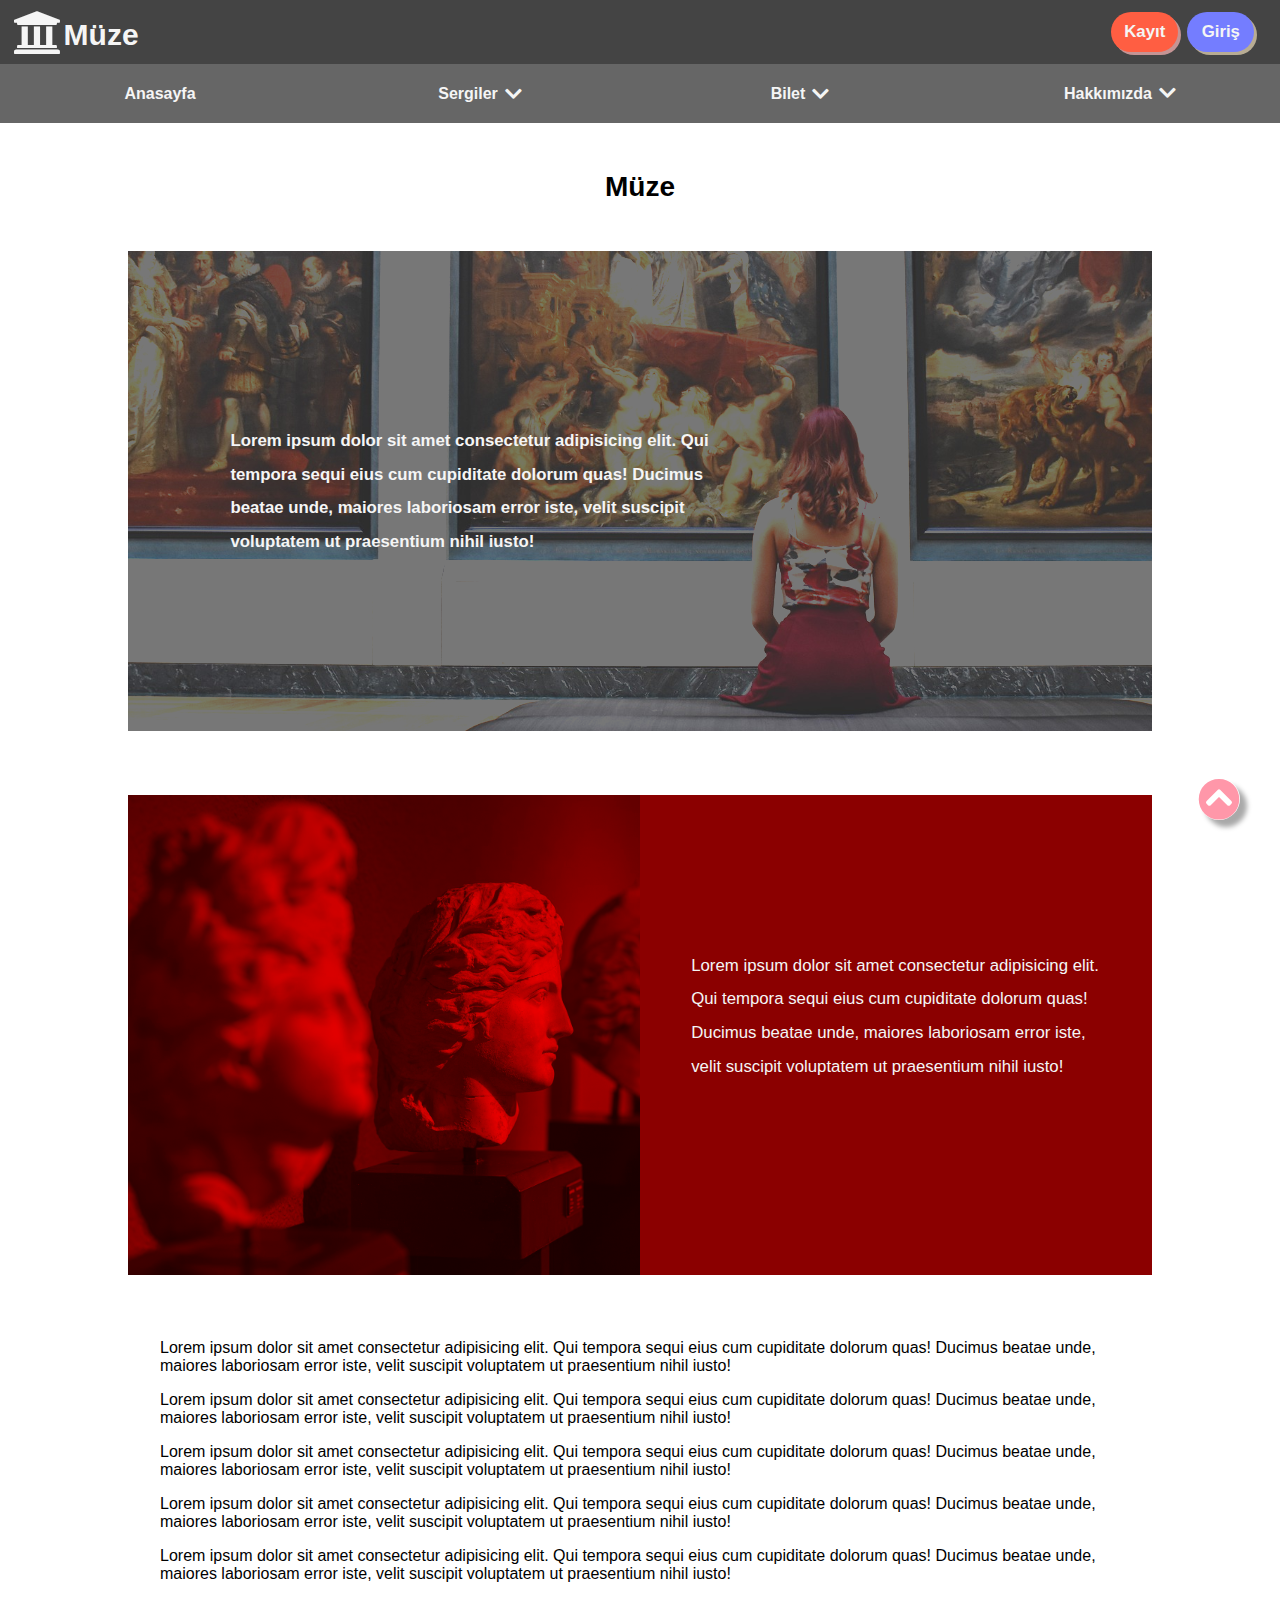
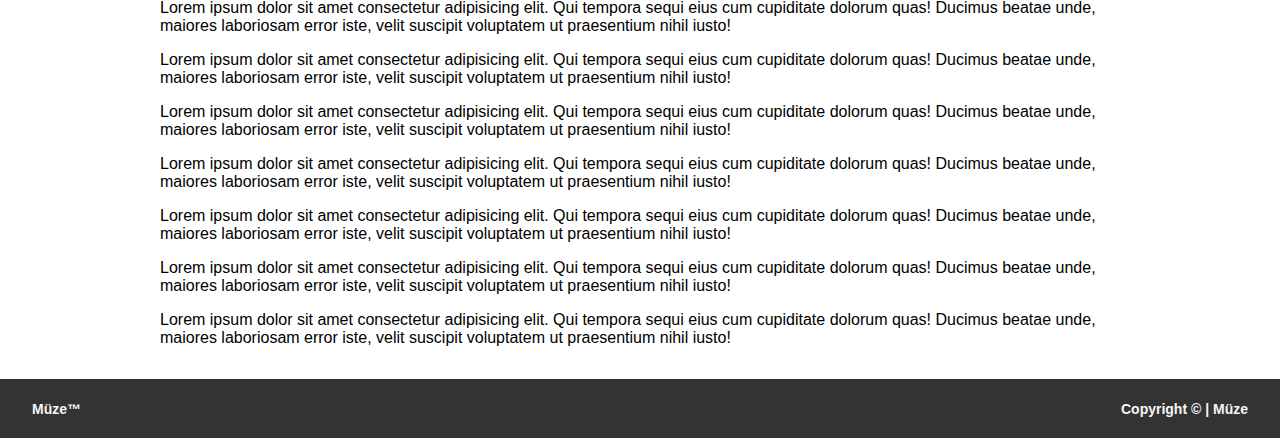
==== index.html @ a4bddafa "test" ====
<!DOCTYPE html>
<html lang="en">
<head>
    <meta charset="UTF-8">
    <meta name="viewport" content="width=device-width, initial-scale=1.0">
    <link rel="stylesheet" href="stylesheets/style.css">
    <link href="css/all.css" rel="stylesheet">
    <title>Müze</title>
</head>
<body>
    <a class="fas fa-chevron-circle-up" href="#scroll">

    </a>
    </div>
    <header>
        <a href="index.html">
            <div class="logo" id="scroll">
                <i class="fas fa-university"></i>
                <h1 class="logotext">Müze</h1>
            </div>
        </a>
        <div class="logbuttons">
            <a class="buttona" href="kayit.html">
                <button class="button signup">
                    Kayıt
                </button>
            </a>
            <a class="buttona" href="giris.html">
                <button class="button login">
                    Giriş
                </button>
            </a>
        </div>
        
    </header>
    <nav>
        <div class="menu home">
            <a id="mainpage" href="index.html">
                <h4>Anasayfa</h4>
            </a>
        </div>
        <div class="menu sections">
            <div class="sectionsnormal">
                <h4>Sergiler</h4>
                <i class="fas fa-chevron-down"></i>
            </div>
            <div class="sectionshover">
                <a class="inmenu" href="tarih.html"><h4>Tarih</h4></a>
                <a class="inmenu" href="modern.html"><h4>Modern</h4></a>
                <a class="inmenu" href="sanat.html"><h4>Sanat</h4></a>
            </div>
        </div>
        <div class="menu buyticket">
            <div class="buyticketnormal">
                <h4>Bilet</h4>
                <i class="fas fa-chevron-down"></i>
            </div>
            <div class="buytickethover">
                <a class="inmenu" href=""><h4>Bilet Al</h4></a>
                <a class="inmenu" href=""><h4>Değişim</h4></a>
                <a class="inmenu" href=""><h4>İptal</h4></a>
            </div>
        </div>
        <div class="menu aboutus">
            <div class="aboutusnormal">
                <h4>Hakkımızda</h4>
                <i class="fas fa-chevron-down"></i>
            </div>
            <div class="aboutushover">
                <a class="inmenu" href=""><h4>Ekibimiz</h4></a>
                <a class="inmenu" href=""><h4>Tarihçemiz</h4></a>
                <a class="inmenu" href=""><h4>Destek</h4></a>
            </div>
        </div>
    </nav>
    <main>
        <h1>Müze</h1>
        <div class="imgandtext">
            <p>Lorem ipsum dolor sit amet consectetur adipisicing elit. 
                Qui tempora sequi eius cum cupiditate dolorum quas! 
                Ducimus beatae unde, maiores laboriosam error iste, 
                velit suscipit voluptatem ut praesentium nihil iusto!
            </p>
        </div>
        <div class="flexphototext">
            <div class="photo">

            </div>
            <div class="text">
                <p>Lorem ipsum dolor sit amet consectetur adipisicing elit. 
                    Qui tempora sequi eius cum cupiditate dolorum quas! 
                    Ducimus beatae unde, maiores laboriosam error iste, 
                    velit suscipit voluptatem ut praesentium nihil iusto!
                </p>
            </div>
        </div>
        <p class="blablatext">Lorem ipsum dolor sit amet consectetur adipisicing elit. 
            Qui tempora sequi eius cum cupiditate dolorum quas! 
            Ducimus beatae unde, maiores laboriosam error iste, 
            velit suscipit voluptatem ut praesentium nihil iusto!
        </p>
        <p class="blablatext">Lorem ipsum dolor sit amet consectetur adipisicing elit. 
            Qui tempora sequi eius cum cupiditate dolorum quas! 
            Ducimus beatae unde, maiores laboriosam error iste, 
            velit suscipit voluptatem ut praesentium nihil iusto!
        </p>
        <p class="blablatext">Lorem ipsum dolor sit amet consectetur adipisicing elit. 
            Qui tempora sequi eius cum cupiditate dolorum quas! 
            Ducimus beatae unde, maiores laboriosam error iste, 
            velit suscipit voluptatem ut praesentium nihil iusto!
        </p>
        <p class="blablatext">Lorem ipsum dolor sit amet consectetur adipisicing elit. 
            Qui tempora sequi eius cum cupiditate dolorum quas! 
            Ducimus beatae unde, maiores laboriosam error iste, 
            velit suscipit voluptatem ut praesentium nihil iusto!
        </p>
        <p class="blablatext">Lorem ipsum dolor sit amet consectetur adipisicing elit. 
            Qui tempora sequi eius cum cupiditate dolorum quas! 
            Ducimus beatae unde, maiores laboriosam error iste, 
            velit suscipit voluptatem ut praesentium nihil iusto!
        </p>
        <p class="blablatext">Lorem ipsum dolor sit amet consectetur adipisicing elit. 
            Qui tempora sequi eius cum cupiditate dolorum quas! 
            Ducimus beatae unde, maiores laboriosam error iste, 
            velit suscipit voluptatem ut praesentium nihil iusto!
        </p>
        <p class="blablatext">Lorem ipsum dolor sit amet consectetur adipisicing elit. 
            Qui tempora sequi eius cum cupiditate dolorum quas! 
            Ducimus beatae unde, maiores laboriosam error iste, 
            velit suscipit voluptatem ut praesentium nihil iusto!
        </p>
        <p class="blablatext">Lorem ipsum dolor sit amet consectetur adipisicing elit. 
            Qui tempora sequi eius cum cupiditate dolorum quas! 
            Ducimus beatae unde, maiores laboriosam error iste, 
            velit suscipit voluptatem ut praesentium nihil iusto!
        </p>
        <p class="blablatext">Lorem ipsum dolor sit amet consectetur adipisicing elit. 
            Qui tempora sequi eius cum cupiditate dolorum quas! 
            Ducimus beatae unde, maiores laboriosam error iste, 
            velit suscipit voluptatem ut praesentium nihil iusto!
        </p>
        <p class="blablatext">Lorem ipsum dolor sit amet consectetur adipisicing elit. 
            Qui tempora sequi eius cum cupiditate dolorum quas! 
            Ducimus beatae unde, maiores laboriosam error iste, 
            velit suscipit voluptatem ut praesentium nihil iusto!
        </p>
        <p class="blablatext">Lorem ipsum dolor sit amet consectetur adipisicing elit. 
            Qui tempora sequi eius cum cupiditate dolorum quas! 
            Ducimus beatae unde, maiores laboriosam error iste, 
            velit suscipit voluptatem ut praesentium nihil iusto!
        </p>
        <p class="blablatext">Lorem ipsum dolor sit amet consectetur adipisicing elit. 
            Qui tempora sequi eius cum cupiditate dolorum quas! 
            Ducimus beatae unde, maiores laboriosam error iste, 
            velit suscipit voluptatem ut praesentium nihil iusto!
        </p>
    </main>
    <footer>
        <div class="footertext">
             <h4>Müze&trade;</h4>
        </div>
        <div class="footertext">
            <h4>Copyright &copy; | Müze</h4>
        </div>
    </footer>
</body>
</html>
---- stylesheets/style.css ----
*,
*:after,
*:before {
    box-sizing: border-box;
}

:root {
    margin: 0px;
    padding: 0px;
    font-family: sans-serif;
    font-size: 16px;
    box-sizing: border-box;
}

html {
    scroll-behavior: smooth;
}

body {
    margin: 0px;
    padding: 0px;
    width: 100vw;
    height: 100%;
    font-family: sans-serif;
    font-size: 14px;
    box-sizing: border-box;
    position: relative;
}

*:focus {
    outline-color: red;
    outline-offset: 0.6rem;
    text-decoration: underline;
    text-decoration-color: red;
}
body::-webkit-scrollbar {
    width: 5px;
    height: 5px;
}

body::-webkit-scrollbar-track {
    background: rgba(255, 112, 102, 0.342);
}

body::-webkit-scrollbar-thumb {
    width: 10px;
    height: 30px;
    background-color: rgba(83, 83, 83, 0.712);
    border-radius: 20px;
}

/* Header */

header {
    height: 4rem;
    width: 100%;
    background-color: #444;
    display: flex;
    justify-content: space-between;
    align-items: center;
}

.logo {
    display: flex;
    align-items: center;
    margin-left: 10%;
    margin-top: 5%;
}

.fa-university {
    font-size: 350%;
    color: whitesmoke;
    margin-bottom: 4%;
}

.logotext {
    margin-left: 2%;
    color: whitesmoke;
    font-size: 30px;
    font-family: Arial, Helvetica, sans-serif;
}

.logbuttons {
    margin-right: 2%;
}

.button {
    height: 2.5rem;
    width: 4.2rem;
    border-radius: 20px;
    font-size: 120%;
    font-weight: 700;
    color: whitesmoke;
    border: 0;
    transition: 50ms;
}

.button:hover {
    color:black;
    cursor: pointer;
}
.button:enabled {
    outline: 0;
}

.button:active {
    outline: 0;
    transform: translate(2px, 2px);
    box-shadow: 0px 0px;
}

.button:focus {
    outline: 0;
    transform: translate(2px, 2px);
    box-shadow: 0px 0px;
    text-decoration: none;
}

.buttona:focus {
    outline: none;
}

.signup {
    background-color: #ff5e42;
    box-shadow: rgb(197, 148, 148) 3px 3px;
    margin-right: 5px;
}

.signup:active {
    background-color: #ce2d11;
}

.login {
    background-color: #747dff;
    box-shadow: rgb(184, 172, 147) 3px 3px;
}

.login:active {
    background-color: #1821a8;
}

/* Navigation */

nav {
    top: 0%;
    width: 100%;
    height: 3.7rem;
    background-color: #666;
    display: flex;
    justify-content: space-between;
    align-items: center;
    position: sticky;
    font-size: 16px;
    font-weight: 650;
    margin-bottom: 3rem;
    z-index: 1;
}

#mainpage {
    width: 100%;
    height: 100%;
}

a {
    text-decoration: none;
    color: whitesmoke;
}

.menu {
    color: whitesmoke;
    display: flex;
    align-items: center;
    justify-content: center;
    width: 25%;
    height: 100%;
    text-align: center;
    transition: 200ms;
    cursor: pointer;
}

.home:hover {
    background-color: red;
}

.inmenu:hover {
    background-color: #444;
}

.sections:hover {
    background-color: red;
    height: 400%;
    transform: translateY(37.5%);
    align-items: center;
    flex-direction: column;
}

.sectionsnormal {
    display: flex;
    align-items: center;
}

.sectionshover {
    display: none;
    width: 100%;
    height: 100%;
}

.sections:hover .sectionshover {
    display: flex;
    flex-direction: column;
    justify-content: space-between;
}


.buyticketnormal {
    display: flex;
    align-items: center;
}

.buytickethover {
    display: none;
    width: 100%;
    height: 100%;
}

.buyticket:hover {
    background-color: red;
    height: 400%;
    transform: translateY(37.5%);
    flex-direction: column;
}

.buyticket:hover .buytickethover {
    display: flex;
    flex-direction: column;
    justify-content: space-between;
}

.aboutus {
    display: flex;
    flex-direction: column;
}

.aboutus:hover {
    background-color: red;
    height: 400%;
    transform: translateY(37.5%);
}

.aboutusnormal {
    display: flex;
    align-items: center;
}

.aboutushover {
    display: none;
    width: 100%;
    height: 100%;
}

.aboutus:hover .aboutushover {
    display: flex;
    flex-direction: column;
    justify-content: space-between;
}

.menu:hover .fa-chevron-down {
    transform: rotate(180deg);
}

.fa-chevron-down {
    font-size: 120%;
    margin-left: 7px;
    margin-bottom: 1%;
    transition: transform 500ms;
    color: whitesmoke;
}

/* Scroll Up Button */

.fa-chevron-circle-up {
    position: fixed;
    bottom: 5rem;
    right: 2.5rem;
    color: rgba(255, 91, 118, 0.63);
    font-size: 300%;
    box-shadow: 7px 7px 5px darkgray;
    border-radius: 50%;
    z-index: 1;
}

.fa-chevron-circle-up:hover {
    color: rgba(255, 38, 38, 0.904);
}

.fa-chevron-circle-up:focus {
    text-decoration: none;
}

/* Content */

main h1 {
    text-align: center;
    margin-bottom: 3rem;
}


.imgandtext {
    height: 30rem;
    width: 80%;
    margin: auto;
    color: whitesmoke;
    background-image: url("../img/anasayfa.jpg");
    background-color: #777;
    background-blend-mode: darken;
    background-size: cover;
    background-attachment: fixed;
    background-repeat: no-repeat;
    background-position: center;
    overflow: hidden;
    display: flex;
    margin-bottom: 4rem;
}

.imgandtext p {
    width: 50%;
    margin-left: 10%;
    align-self: center;
    line-height: 200%;
    font-size: 120%;
    font-weight: 600;
}


.flexphototext {
    width: 80%;
    height: 30rem;
    margin: auto;
    display: flex;
    flex-direction: column;
    margin-bottom: 4rem;
    background-color: darkred;
}

.photo {
    background-image: url(../img/flexfoto.jpg);
    background-size: cover;
    background-color: darkred;
    background-blend-mode: overlay;
    background-position-y: 40%;
    height: 50%;
    width: 100%;
}

.text {
    color: whitesmoke;
    margin: auto;
    width: 80%;
    line-height: 200%;
    font-size: 120%;
    font-weight: 500;
}

.blablatext {
    width: 75%;
    margin: auto;
    margin-bottom: 1rem;
    font-size: 16px;
}


/* Footer */

footer {
    color: whitesmoke;
    width: 100%;
    height: 3.7rem;
    background-color: #333;
    text-align: center;
    padding-top: 0.2rem;
    margin-top: 2rem;
    display: flex;
    justify-content: space-between;
    padding-left: 2rem;
    padding-right: 2rem;
}

/* Desktop Version */

@media screen and (min-width: 1000px) {

.flexphototext {
    flex-direction: row;
}

.photo {
    height: 100%;
    width: 50%;
    background-size: cover;
}

.text {
    height: 100%;
    width: 50%;
    margin-top: 15%;
}

.text p {
    width: 80%;
    margin: auto;
}

}

/* Mobile Small Screen */

@media screen and (max-width: 450px) {

    .fa-university {
        font-size: 320%;
    }
    
    .logotext {
        margin-left: 2%;
        font-size: 26px;
    }

    .fa-chevron-down {
        font-size: 100%;
        margin-left: 4px;
        margin-bottom: 1%;
    }

    nav {
        font-size: 15px;
        padding-right: 0.5rem;
    }

    #mainpage {
        padding-top: 0.09rem;
    }
    
    .text p {
        line-height: 170%;
    }
    
    .imgandtext p {
        font-size: 100%;
        line-height: 170%;
    }

    main p {
        font-size: 90%;
    }


}
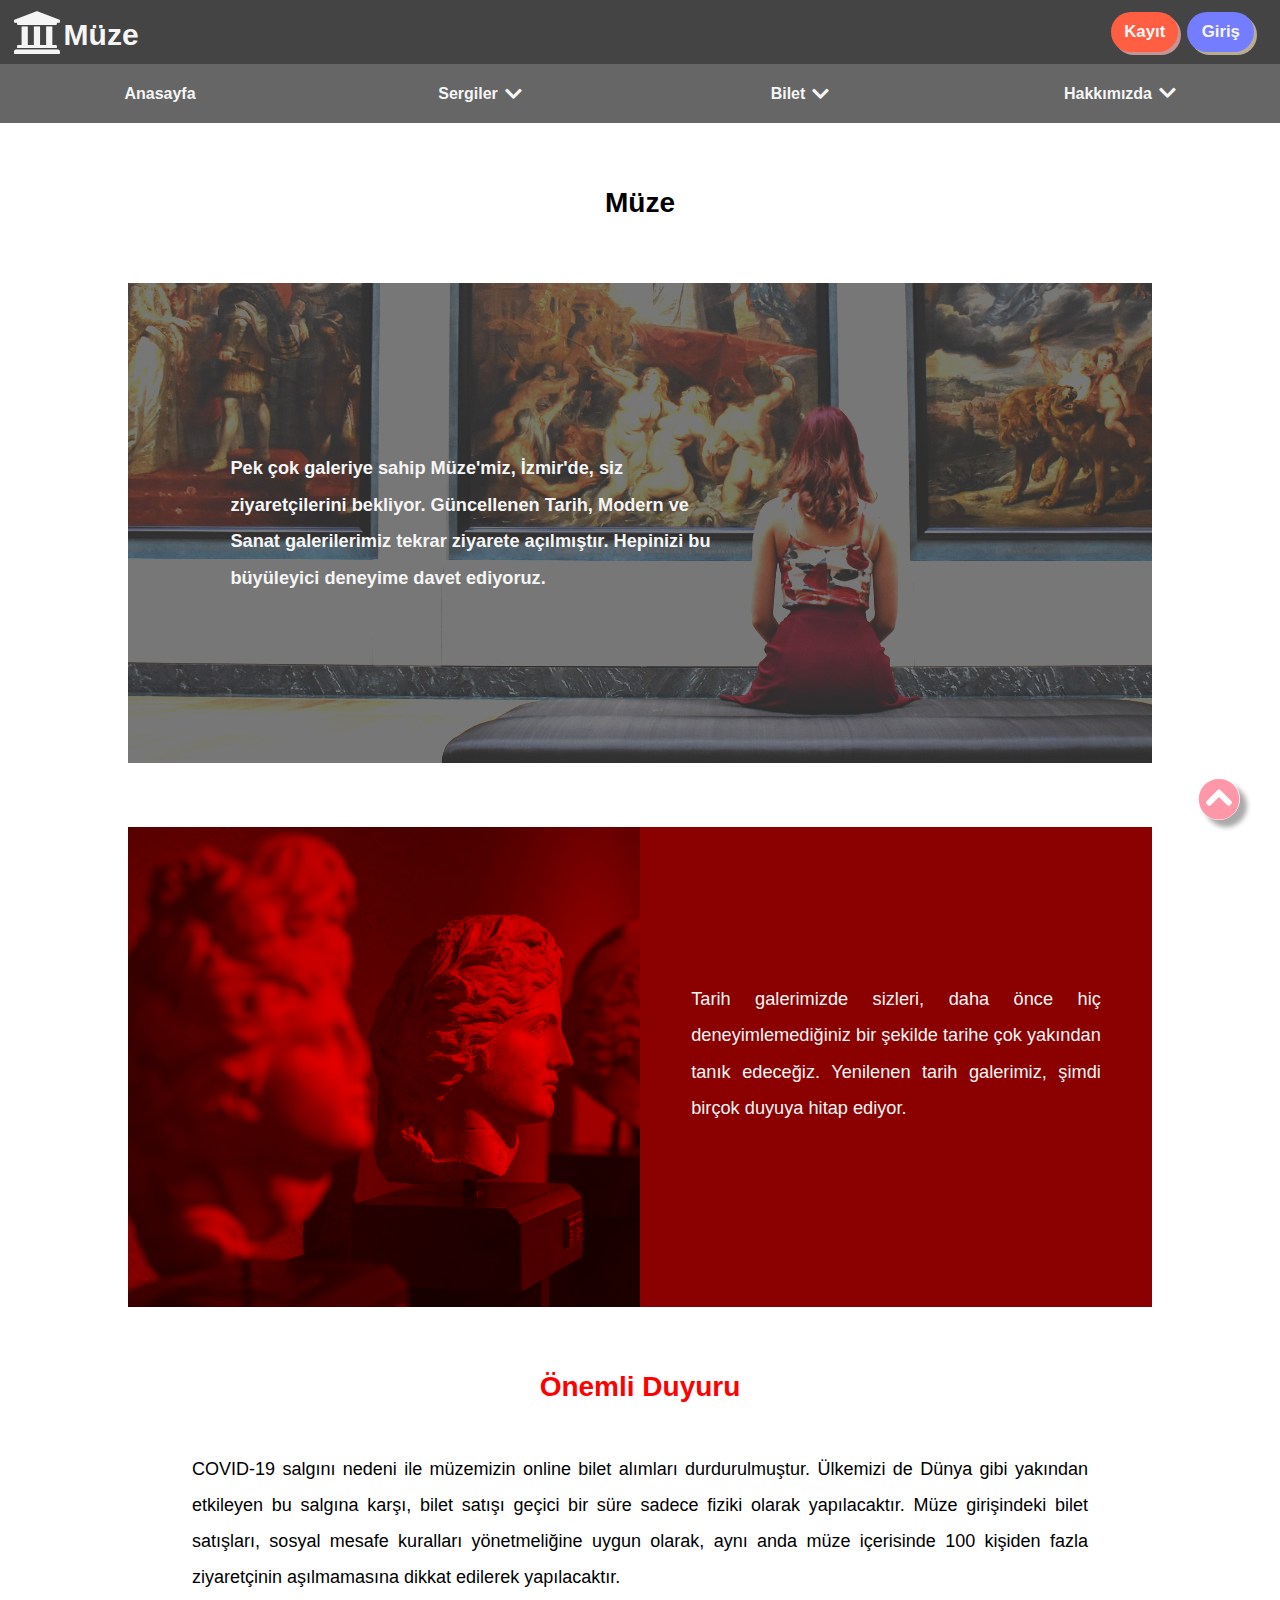
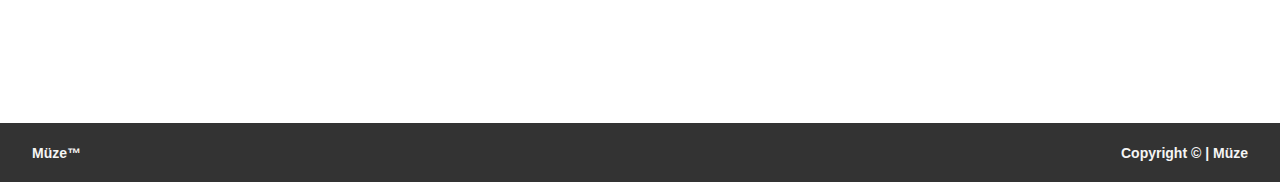
==== commit d10d8fcb: "1.9" ====
--- a/index.html
+++ b/index.html
@@ -1,5 +1,5 @@
 <!DOCTYPE html>
-<html lang="en">
+<html lang="en" ontouchmove >
 <head>
     <meta charset="UTF-8">
     <meta name="viewport" content="width=device-width, initial-scale=1.0">
@@ -56,9 +56,9 @@
                 <i class="fas fa-chevron-down"></i>
             </div>
             <div class="buytickethover">
-                <a class="inmenu" href=""><h4>Bilet Al</h4></a>
-                <a class="inmenu" href=""><h4>Değişim</h4></a>
-                <a class="inmenu" href=""><h4>İptal</h4></a>
+                <a class="inmenu" href="biletal.html"><h4>Bilet Al</h4></a>
+                <a class="inmenu" href="degisim.html"><h4>Değişim</h4></a>
+                <a class="inmenu" href="iptal.html"><h4>İptal</h4></a>
             </div>
         </div>
         <div class="menu aboutus">
@@ -67,19 +67,20 @@
                 <i class="fas fa-chevron-down"></i>
             </div>
             <div class="aboutushover">
-                <a class="inmenu" href=""><h4>Ekibimiz</h4></a>
-                <a class="inmenu" href=""><h4>Tarihçemiz</h4></a>
-                <a class="inmenu" href=""><h4>Destek</h4></a>
+                <a class="inmenu" href="ekibimiz.html"><h4>Ekibimiz</h4></a>
+                <a class="inmenu" href="tarihcemiz.html"><h4>Tarihçemiz</h4></a>
+                <a class="inmenu" href="iletisim.html"><h4>İletişim</h4></a>
             </div>
         </div>
     </nav>
     <main>
         <h1>Müze</h1>
         <div class="imgandtext">
-            <p>Lorem ipsum dolor sit amet consectetur adipisicing elit. 
-                Qui tempora sequi eius cum cupiditate dolorum quas! 
-                Ducimus beatae unde, maiores laboriosam error iste, 
-                velit suscipit voluptatem ut praesentium nihil iusto!
+            <p>Pek çok galeriye sahip Müze'miz, İzmir'de, siz
+                ziyaretçilerini bekliyor. Güncellenen 
+                Tarih, Modern ve Sanat 
+                galerilerimiz tekrar ziyarete açılmıştır.
+                Hepinizi bu büyüleyici deneyime davet ediyoruz.
             </p>
         </div>
         <div class="flexphototext">
@@ -87,73 +88,26 @@
 
             </div>
             <div class="text">
-                <p>Lorem ipsum dolor sit amet consectetur adipisicing elit. 
-                    Qui tempora sequi eius cum cupiditate dolorum quas! 
-                    Ducimus beatae unde, maiores laboriosam error iste, 
-                    velit suscipit voluptatem ut praesentium nihil iusto!
+                <p>Tarih galerimizde sizleri, daha önce hiç 
+                    deneyimlemediğiniz bir şekilde tarihe 
+                    çok yakından tanık edeceğiz. Yenilenen 
+                    tarih galerimiz, şimdi birçok duyuya 
+                    hitap ediyor.
                 </p>
             </div>
         </div>
-        <p class="blablatext">Lorem ipsum dolor sit amet consectetur adipisicing elit. 
-            Qui tempora sequi eius cum cupiditate dolorum quas! 
-            Ducimus beatae unde, maiores laboriosam error iste, 
-            velit suscipit voluptatem ut praesentium nihil iusto!
-        </p>
-        <p class="blablatext">Lorem ipsum dolor sit amet consectetur adipisicing elit. 
-            Qui tempora sequi eius cum cupiditate dolorum quas! 
-            Ducimus beatae unde, maiores laboriosam error iste, 
-            velit suscipit voluptatem ut praesentium nihil iusto!
-        </p>
-        <p class="blablatext">Lorem ipsum dolor sit amet consectetur adipisicing elit. 
-            Qui tempora sequi eius cum cupiditate dolorum quas! 
-            Ducimus beatae unde, maiores laboriosam error iste, 
-            velit suscipit voluptatem ut praesentium nihil iusto!
-        </p>
-        <p class="blablatext">Lorem ipsum dolor sit amet consectetur adipisicing elit. 
-            Qui tempora sequi eius cum cupiditate dolorum quas! 
-            Ducimus beatae unde, maiores laboriosam error iste, 
-            velit suscipit voluptatem ut praesentium nihil iusto!
-        </p>
-        <p class="blablatext">Lorem ipsum dolor sit amet consectetur adipisicing elit. 
-            Qui tempora sequi eius cum cupiditate dolorum quas! 
-            Ducimus beatae unde, maiores laboriosam error iste, 
-            velit suscipit voluptatem ut praesentium nihil iusto!
-        </p>
-        <p class="blablatext">Lorem ipsum dolor sit amet consectetur adipisicing elit. 
-            Qui tempora sequi eius cum cupiditate dolorum quas! 
-            Ducimus beatae unde, maiores laboriosam error iste, 
-            velit suscipit voluptatem ut praesentium nihil iusto!
-        </p>
-        <p class="blablatext">Lorem ipsum dolor sit amet consectetur adipisicing elit. 
-            Qui tempora sequi eius cum cupiditate dolorum quas! 
-            Ducimus beatae unde, maiores laboriosam error iste, 
-            velit suscipit voluptatem ut praesentium nihil iusto!
-        </p>
-        <p class="blablatext">Lorem ipsum dolor sit amet consectetur adipisicing elit. 
-            Qui tempora sequi eius cum cupiditate dolorum quas! 
-            Ducimus beatae unde, maiores laboriosam error iste, 
-            velit suscipit voluptatem ut praesentium nihil iusto!
-        </p>
-        <p class="blablatext">Lorem ipsum dolor sit amet consectetur adipisicing elit. 
-            Qui tempora sequi eius cum cupiditate dolorum quas! 
-            Ducimus beatae unde, maiores laboriosam error iste, 
-            velit suscipit voluptatem ut praesentium nihil iusto!
-        </p>
-        <p class="blablatext">Lorem ipsum dolor sit amet consectetur adipisicing elit. 
-            Qui tempora sequi eius cum cupiditate dolorum quas! 
-            Ducimus beatae unde, maiores laboriosam error iste, 
-            velit suscipit voluptatem ut praesentium nihil iusto!
-        </p>
-        <p class="blablatext">Lorem ipsum dolor sit amet consectetur adipisicing elit. 
-            Qui tempora sequi eius cum cupiditate dolorum quas! 
-            Ducimus beatae unde, maiores laboriosam error iste, 
-            velit suscipit voluptatem ut praesentium nihil iusto!
-        </p>
-        <p class="blablatext">Lorem ipsum dolor sit amet consectetur adipisicing elit. 
-            Qui tempora sequi eius cum cupiditate dolorum quas! 
-            Ducimus beatae unde, maiores laboriosam error iste, 
-            velit suscipit voluptatem ut praesentium nihil iusto!
-        </p>
+            <div class="blablatext">
+                <h1 id="covid">Önemli Duyuru</h1>
+                <p>
+                    COVID-19 salgını nedeni ile müzemizin online 
+                    bilet alımları durdurulmuştur. Ülkemizi de Dünya 
+                    gibi yakından etkileyen bu salgına karşı, bilet 
+                    satışı geçici bir süre sadece fiziki olarak yapılacaktır.
+                    Müze girişindeki bilet satışları, sosyal mesafe kuralları 
+                    yönetmeliğine uygun olarak, aynı anda müze içerisinde 100 kişiden 
+                    fazla ziyaretçinin aşılmamasına dikkat edilerek yapılacaktır.
+                </p>
+            </div>
     </main>
     <footer>
         <div class="footertext">
--- a/stylesheets/style.css
+++ b/stylesheets/style.css
@@ -152,7 +152,7 @@
     position: sticky;
     font-size: 16px;
     font-weight: 650;
-    margin-bottom: 3rem;
+    margin-bottom: 4rem;
     z-index: 1;
 }
 
@@ -320,6 +320,7 @@
     overflow: hidden;
     display: flex;
     margin-bottom: 4rem;
+    margin-top: 4rem;
 }
 
 .imgandtext p {
@@ -327,7 +328,7 @@
     margin-left: 10%;
     align-self: center;
     line-height: 200%;
-    font-size: 120%;
+    font-size: 130%;
     font-weight: 600;
 }
 
@@ -357,17 +358,36 @@
     margin: auto;
     width: 80%;
     line-height: 200%;
-    font-size: 120%;
+    font-size: 130%;
     font-weight: 500;
+    text-align: justify;
+}
+
+main h1 {
+    text-align: center;
+    margin-bottom: 3rem;
+}
+
+main h2 {
+    margin-top: 2rem;
+    margin-bottom: 2rem;
+    text-align: center;
 }
 
 .blablatext {
-    width: 75%;
+    width: 70%;
     margin: auto;
-    margin-bottom: 1rem;
-    font-size: 16px;
-}
-
+}
+
+.blablatext p {
+    font-size: 18px;
+    line-height: 200%;
+    text-align: justify;
+}
+
+#covid {
+    color: red;
+}
 
 /* Footer */
 
@@ -378,7 +398,7 @@
     background-color: #333;
     text-align: center;
     padding-top: 0.2rem;
-    margin-top: 2rem;
+    margin-top: 8rem;
     display: flex;
     justify-content: space-between;
     padding-left: 2rem;
